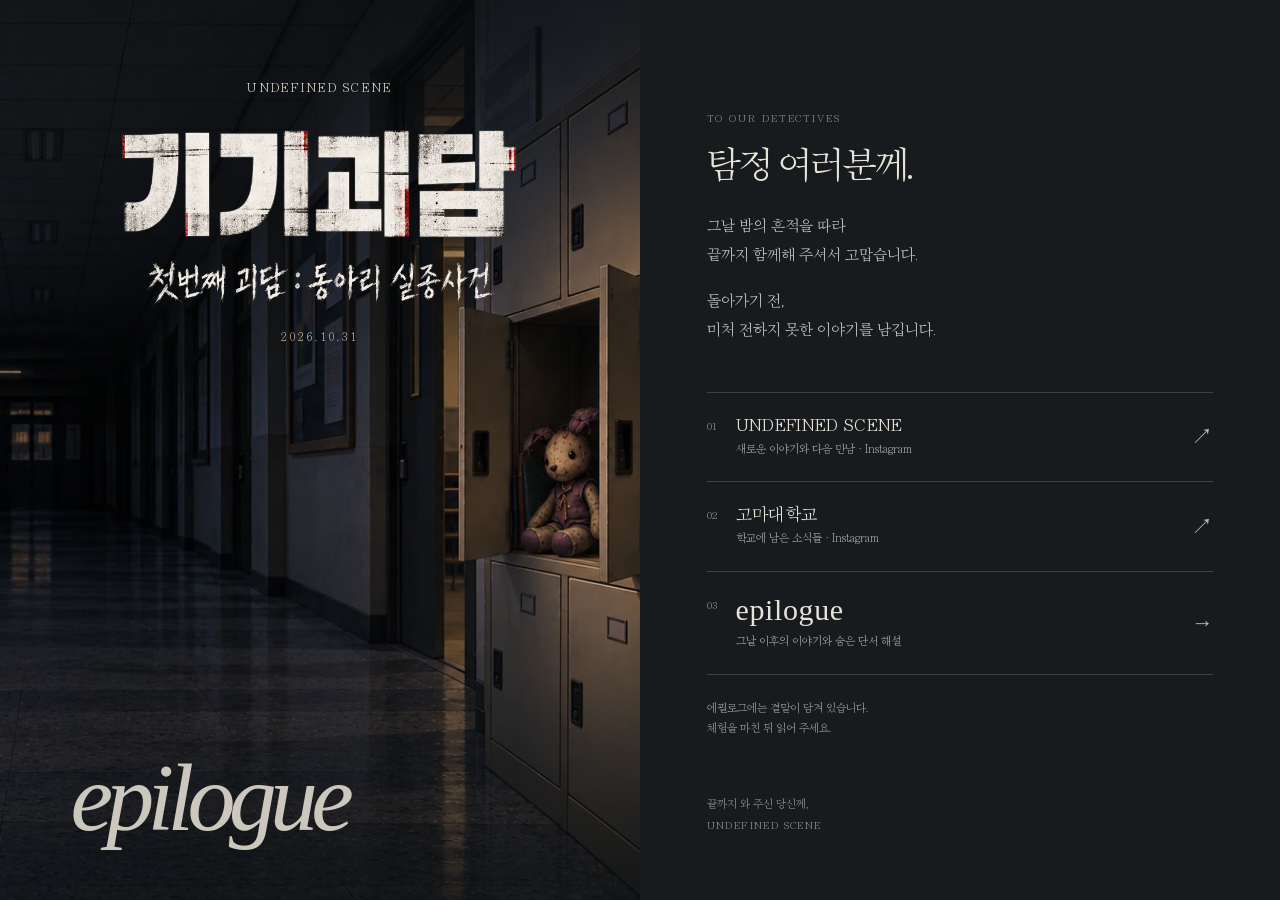
==== index.html @ 23ad2775 "Connect official Instagram accounts on epilogue landing page" ====
<!doctype html><html lang="ko"><head><meta charset="utf-8"><meta name="viewport" content="width=device-width,initial-scale=1,viewport-fit=cover"><meta name="theme-color" content="#171b1d"><meta name="robots" content="noindex,nofollow"><title>epilogue · 기기괴담</title><meta name="description" content="기기괴담에 함께한 탐정들을 위한 에필로그와 숨은 단서 해설."><meta property="og:title" content="기기괴담 · epilogue"><meta property="og:description" content="탐정 여러분께 남기는 마지막 이야기."><link rel="icon" href="assets/favicon.svg" type="image/svg+xml"><link rel="preload" href="assets/bookk-light.woff2" as="font" type="font/woff2" crossorigin><link rel="stylesheet" href="style.css"><script src="app.js" defer></script></head>
<body class="landing"><a class="skip" href="#main">본문으로 건너뛰기</a><main id="main" class="landing-grid">
<section class="cover" aria-label="기기괴담 티켓"><img class="cover-image" src="assets/corridor.webp" alt="늦은 밤 고마대학교 복도, 열린 사물함에 앉은 두 토끼 인형"><div class="cover-shade"></div>
<div class="cover-type"><span class="brand">UNDEFINED SCENE</span><div class="title-art"><img src="assets/title.png" alt="기기괴담"></div><div class="subtitle-art"><img src="assets/subtitle.png" alt="첫번째 괴담: 동아리 실종사건"></div><span class="cover-date">2026.10.31</span></div><span class="cover-epilogue" aria-hidden="true">epilogue</span></section>
<section class="landing-copy"><div class="landing-heading"><span class="eyebrow">TO OUR DETECTIVES</span><h1>탐정 여러분께.</h1><p>그날 밤의 흔적을 따라<br>끝까지 함께해 주셔서 고맙습니다.</p><p>돌아가기 전,<br>미처 전하지 못한 이야기를 남깁니다.</p></div>
<nav class="link-list" aria-label="기기괴담 이후">
<a class="link-row social-link" href="https://www.instagram.com/undefined_scene/" target="_blank" rel="noopener noreferrer"><span class="link-no">01</span><span><strong>UNDEFINED SCENE</strong><small>새로운 이야기와 다음 만남 · Instagram</small></span><span class="row-arrow" aria-hidden="true">↗</span></a>
<a class="link-row social-link" href="https://www.instagram.com/gomauniversity/" target="_blank" rel="noopener noreferrer"><span class="link-no">02</span><span><strong>고마대학교</strong><small>학교에 남은 소식들 · Instagram</small></span><span class="row-arrow" aria-hidden="true">↗</span></a>
<a class="link-row epilogue-link" href="epilogue.html"><span class="link-no">03</span><span><strong class="english-title">epilogue</strong><small>그날 이후의 이야기와 숨은 단서 해설</small></span><span class="row-arrow" aria-hidden="true">→</span></a></nav>
<p class="spoiler-note">에필로그에는 결말이 담겨 있습니다.<br>체험을 마친 뒤 읽어 주세요.</p><p class="link-status" role="status" aria-live="polite"></p>

<div class="landing-signature">끝까지 와 주신 당신께, <span>UNDEFINED SCENE</span></div></section></main></body></html>
---- style.css ----
@font-face{font-family:Bookk;src:url("assets/bookk-light.woff2") format("woff2");font-weight:400;font-display:swap}
@font-face{font-family:Bookk;src:url("assets/bookk-bold.woff2") format("woff2");font-weight:700;font-display:swap}
:root{--ink:#252a2a;--night:#171b1d;--paper:#ede9e0;--muted:#858b87;--gold:#c4b4a0;--line:rgba(196,180,160,.24)}
*{box-sizing:border-box}html{scroll-behavior:smooth;scroll-padding-top:90px}body{margin:0;font-family:Bookk,serif;color:var(--ink);background:var(--night);word-break:keep-all;-webkit-font-smoothing:antialiased}a{color:inherit;text-decoration:none}button{font:inherit;color:inherit;cursor:pointer}img{display:block;max-width:100%}button,a,summary{-webkit-tap-highlight-color:transparent}a:focus-visible,button:focus-visible,summary:focus-visible{outline:2px solid #aa8053;outline-offset:5px}[hidden]{display:none!important}::selection{background:#b4bdb3;color:#171b1d}.skip{position:fixed;top:-100px;left:16px;z-index:99;padding:12px 18px;background:var(--paper);color:var(--ink)}.skip:focus{top:12px}.brand{font-size:12px;letter-spacing:.19em}.eyebrow{display:block;font-size:10px;letter-spacing:.19em;color:var(--muted)}.english-title{font-family:Georgia,"Times New Roman",serif;font-weight:400!important;letter-spacing:-.045em}.landing{color:#e7e3d9}.landing-grid{max-width:1600px;min-height:100svh;margin:auto;display:grid;grid-template-columns:1fr 1fr}.cover{position:relative;overflow:hidden;min-height:820px}.cover-image{position:absolute;width:100%;height:100%;object-fit:cover;object-position:64% center;max-width:none}.cover-shade{position:absolute;inset:0;background:linear-gradient(180deg,rgba(10,15,18,.62),rgba(10,15,18,.06) 54%,rgba(10,15,18,.8))}.cover-type{position:absolute;top:9%;left:12%;right:12%;display:flex;flex-direction:column;align-items:center}.cover-type .brand{margin-bottom:37px;color:#e0d9cb}.title-art{position:relative;overflow:hidden;aspect-ratio:1385/400;width:100%;max-width:400px}.title-art img{position:absolute;width:110.9%;max-width:none;left:-5.4%;top:-52%}.subtitle-art{position:relative;overflow:hidden;aspect-ratio:2420/340;width:88%;max-width:350px;margin-top:13px}.subtitle-art img{position:absolute;width:111.07%;max-width:none;left:-5.99%;top:-161.8%}.cover-date{font-size:11px;letter-spacing:.23em;margin-top:23px;color:#c7bdb1}.cover-epilogue{position:absolute;bottom:6%;left:11%;font:italic clamp(64px,7.5vw,115px)/1 Georgia,serif;color:#e9e4d8;letter-spacing:-.07em;opacity:.86}.landing-copy{padding:84px clamp(36px,5.2vw,84px) 36px;display:flex;flex-direction:column;justify-content:center}.landing-heading h1{font-size:clamp(29px,2.8vw,42px);font-weight:400;letter-spacing:-.05em;margin:23px 0 29px}.landing-heading p{font-size:15px;line-height:1.95;color:#c1c4bd;margin:0 0 17px}.link-list{border-top:1px solid var(--line);margin-top:30px}.link-row{display:flex;width:100%;align-items:center;gap:19px;padding:23px 0;border:0;border-bottom:1px solid var(--line);background:transparent;text-align:left;transition:color .2s,padding .2s}.link-no{font-size:10px;color:#93958c;align-self:flex-start;margin-top:5px}.link-row strong{display:block;font-size:17px;font-weight:400;letter-spacing:.02em}.link-row small{display:block;font-size:11px;color:#a1a69f;line-height:1.7;margin-top:7px}.row-arrow{font-family:serif;margin-left:auto;color:var(--gold);font-size:22px}.link-row:hover{color:white;padding-left:6px}.epilogue-link .english-title{font-size:30px;line-height:1}.spoiler-note{font-size:11px;color:#969d97;line-height:1.8;margin:23px 0 0}.link-status{font-size:12px;line-height:1.7;color:var(--gold);margin:10px 0 0;min-height:20px}.small-note{font-size:12px;line-height:1.8}.landing-signature{margin-top:26px;font-size:11px;color:#8a938e;line-height:2}.landing-signature span{display:block;letter-spacing:.14em;font-size:10px}.site-header{height:76px;padding:0 5vw;display:flex;align-items:center;justify-content:space-between;color:#d5d7cd;border-bottom:1px solid rgba(255,255,255,.08)}.header-link{font-size:11px;color:#b7bcb4}.article-hero{position:relative;overflow:hidden;min-height:590px;display:flex;align-items:center}.hero-photo{position:absolute;inset:0;background:linear-gradient(90deg,rgba(17,23,25,.98),rgba(17,23,25,.82) 45%,rgba(17,23,25,.18)),url("assets/corridor.webp") 70% 50%/cover}.article-hero-copy{position:relative;max-width:800px;width:100%;margin:auto;padding:62px 40px;color:#ece8df}.hero-english{font-size:56px;display:block;color:var(--gold);margin-bottom:37px}.edition{font-size:11px;letter-spacing:.04em;color:#afb8b1}.article-hero h1{font-size:clamp(32px,4.5vw,52px);font-weight:400;letter-spacing:-.05em;margin:18px 0 24px}.article-hero p{font-size:16px;line-height:1.85;color:#b9c0b8}.hero-meta{margin-top:33px;font-size:11px;color:#8f9a93}.hero-meta span{margin:0 12px}.paper{background:var(--paper)}.reading-nav{display:flex;gap:35px;justify-content:center;border-bottom:1px solid #d6d4c9;padding:24px;font-size:12px}.reading-nav a:hover{color:#8a5f39}.story-column{max-width:760px;padding:40px 40px 90px;margin:auto}.reader-note{font-size:11px;line-height:1.8;color:#767a71;margin:0 0 44px}.story-chapter{margin-bottom:72px}.chapter-no{display:block;font:italic 19px Georgia,serif;color:#8c887a;margin-bottom:17px}.story-chapter h2{font-weight:400;font-size:26px;letter-spacing:-.04em;margin:0 0 30px}.story-chapter p,.truth-section>p,.clue-body p,.afterword p{font-size:16px;line-height:2.05;margin:0 0 21px;letter-spacing:-.025em}.story-chapter .dialogue{margin:30px 0;font-size:19px;color:#525c51}.truth-section{border-top:1px solid #bbbeb1;padding-top:60px;margin-top:100px}.truth-section h2{font-weight:400;font-size:32px;line-height:1.5;letter-spacing:-.04em;margin:20px 0 32px}.identity-list{margin:36px 0 48px}.identity-list>div{display:grid;grid-template-columns:78px 1fr;gap:22px;padding:22px 0;border-bottom:1px solid #d5d5c8}.identity-list h3{margin:4px 0;font-size:16px;font-weight:700}.identity-list p{margin:0;font-size:14px;line-height:1.95;color:#555c52}.question-heading{font-size:18px;font-weight:700;margin:35px 0 17px}.next-page{display:flex;justify-content:space-between;align-items:center;gap:20px;padding:28px 0;border-top:1px solid #b4bbac;border-bottom:1px solid #b4bbac;margin-top:70px}.next-page small{display:block;color:#737b6b;font-size:11px;margin-bottom:11px}.next-page strong{font-weight:400;font-size:18px;line-height:1.5}.next-page>span:last-child{font-size:24px;color:#747a68}.thank-you{text-align:center;margin-top:85px}.thank-you h2{font-size:23px;line-height:1.7;font-weight:400}.thank-you p{font-size:14px;line-height:1.95;color:#697264;margin:22px 0 30px}.thank-you a{font-size:11px;border-bottom:1px solid #abb39f;padding-bottom:7px}.footer{padding:46px 24px 50px;text-align:center;color:#909a90}.footer>span{font-size:11px;letter-spacing:.15em;color:#c1c7bb}.footer p{font-size:10px;line-height:1.9;margin:18px 0 24px}.footer a{font-size:11px}.clues-intro{max-width:840px;margin:auto;padding:68px 40px 60px;color:#e5e7dc}.clues-intro h1{font-size:39px;font-weight:400;line-height:1.55;letter-spacing:-.05em;margin:20px 0}.clues-intro p{font-size:15px;line-height:1.9;color:#aeb9ad}.back-story{display:inline-block;font-size:11px;color:#c7c7b7;margin-top:22px}.clues-column{max-width:840px;padding:40px 40px 75px;margin:auto}.clues-column>.reader-note{margin-bottom:30px}.clue-filters{display:flex;gap:8px;flex-wrap:wrap}.clue-filters button{border:1px solid #c2c7b9;background:transparent;border-radius:2px;font-size:11px;padding:10px 14px}.clue-filters button[aria-pressed=true]{background:#303b33;color:#f0efe4;border-color:#303b33}.clue-filters span{margin-left:6px;opacity:.65}.clue-tools{display:flex;justify-content:space-between;align-items:center;color:#757e6d;font-size:10px;padding:28px 0 17px}.clue-tools button{border:0;border-bottom:1px solid #a9b09d;padding:3px 0;background:transparent;font-size:11px}.clue{border-top:1px solid #c3c9ba;scroll-margin-top:30px}.clue:last-child{border-bottom:1px solid #c3c9ba}.clue summary{list-style:none;display:flex;align-items:center;gap:20px;padding:26px 0;cursor:pointer}.clue summary::-webkit-details-marker{display:none}.clue-number{font:italic 17px Georgia,serif;color:#7c8878;align-self:flex-start;margin-top:4px;min-width:23px}.clue summary small{display:block;font-size:10px;line-height:1.6;color:#7b8475;margin-bottom:8px}.clue summary strong{font-size:17px;font-weight:400;line-height:1.6;letter-spacing:-.025em}.plus{margin-left:auto;min-width:12px;height:12px;position:relative}.plus:before,.plus:after{content:"";position:absolute;top:5px;width:12px;height:1px;background:#7a8572}.plus:after{transform:rotate(90deg)}.clue[open] .plus:after{display:none}.clue-body{padding:0 32px 24px 43px}.clue-body p{font-size:14px;line-height:2}.clue-body b{font-weight:700;color:#344333}.acrostic{padding:22px 24px;margin:26px 0;background:#e1e2d7;border-left:2px solid #9ca991}.acrostic p{font-size:12px;margin:0 0 8px;line-height:1.8}.acrostic b{font-weight:400;transition:background .2s}.acrostic.revealed b{background:#bccaa9;color:#253326;font-weight:700;padding:2px}.reveal-button{background:transparent;border:0;border-bottom:1px solid #97a18d;font-size:11px;padding:7px 0;margin-top:8px}.afterword{margin-top:55px;padding-top:35px}.afterword h2{font-size:19px;font-weight:400;margin-bottom:20px}.afterword p{font-size:14px;color:#697260}.clues-column>.next-page{margin-top:40px}
@media(min-width:1600px){.cover{min-height:950px}.landing-copy{padding-top:80px;padding-bottom:70px}}
@media(max-width:760px){.landing-grid{display:block}.cover{min-height:0;height:48svh;max-height:440px;min-height:350px}.cover-image{object-position:55% 60%}.cover-shade{background:linear-gradient(180deg,rgba(10,15,18,.5),rgba(10,15,18,.04) 47%,#171b1d)}.cover-type{top:9%;left:17%;right:17%}.cover-type .brand{font-size:9px;margin-bottom:21px}.subtitle-art{margin-top:10px}.cover-date{font-size:10px;margin-top:16px}.cover-epilogue{font-size:65px;bottom:7%;left:9%}.landing-copy{padding:25px 9% 38px}.landing-heading .eyebrow{font-size:9px}.landing-heading h1{font-size:29px;margin:18px 0 22px}.landing-heading p{font-size:14px;line-height:1.9;margin-bottom:14px}.link-list{margin-top:20px}.link-row{padding:21px 0;gap:16px}.link-row strong{font-size:16px}.link-row small{font-size:10px}.epilogue-link .english-title{font-size:28px}.landing-signature{margin-top:20px}.site-header{height:66px;padding:0 6%}.site-header .brand{font-size:9px;letter-spacing:.12em}.header-link{font-size:10px}.article-hero{min-height:500px}.article-hero-copy{padding:45px 8%}.hero-photo{background-image:linear-gradient(90deg,rgba(17,23,25,.93),rgba(17,23,25,.62)),url("assets/corridor.webp");background-position:62% center}.hero-english{font-size:48px;margin-bottom:37px}.article-hero h1{font-size:34px}.article-hero p{font-size:14px}.reading-nav{font-size:11px;padding:21px 20px;gap:30px}.story-column{padding:30px 8% 64px}.reader-note{font-size:10px;margin-bottom:40px}.story-chapter{margin-bottom:58px}.story-chapter h2{font-size:23px;margin-bottom:25px}.story-chapter p,.truth-section>p{font-size:15px;line-height:2.05}.story-chapter .dialogue{font-size:17px}.truth-section{margin-top:70px;padding-top:45px}.truth-section h2{font-size:28px}.identity-list>div{grid-template-columns:55px 1fr;gap:16px}.identity-list h3{font-size:14px}.identity-list p{font-size:13px}.question-heading{font-size:17px}.next-page{margin-top:50px;padding:25px 0}.next-page strong{font-size:16px}.next-page small{font-size:10px}.thank-you{margin-top:65px}.thank-you h2{font-size:21px}.thank-you p{font-size:13px}.thank-you a{font-size:10px}.clues-intro{padding:48px 8% 45px}.clues-intro h1{font-size:31px}.clues-intro p{font-size:14px}.clues-column{padding:30px 7% 55px}.clue-filters{gap:6px}.clue-filters button{font-size:10px;padding:9px 10px}.clue summary{gap:13px;padding:22px 0}.clue summary strong{font-size:15px}.clue summary small{font-size:9px}.clue-body{padding:0 0 20px 0}.clue-body p{font-size:14px}.clue-number{font-size:15px;min-width:21px}.acrostic{padding:17px 14px}.acrostic p{font-size:11px}.afterword h2{font-size:18px}}
@media(prefers-reduced-motion:reduce){html{scroll-behavior:auto}*{transition:none!important}}
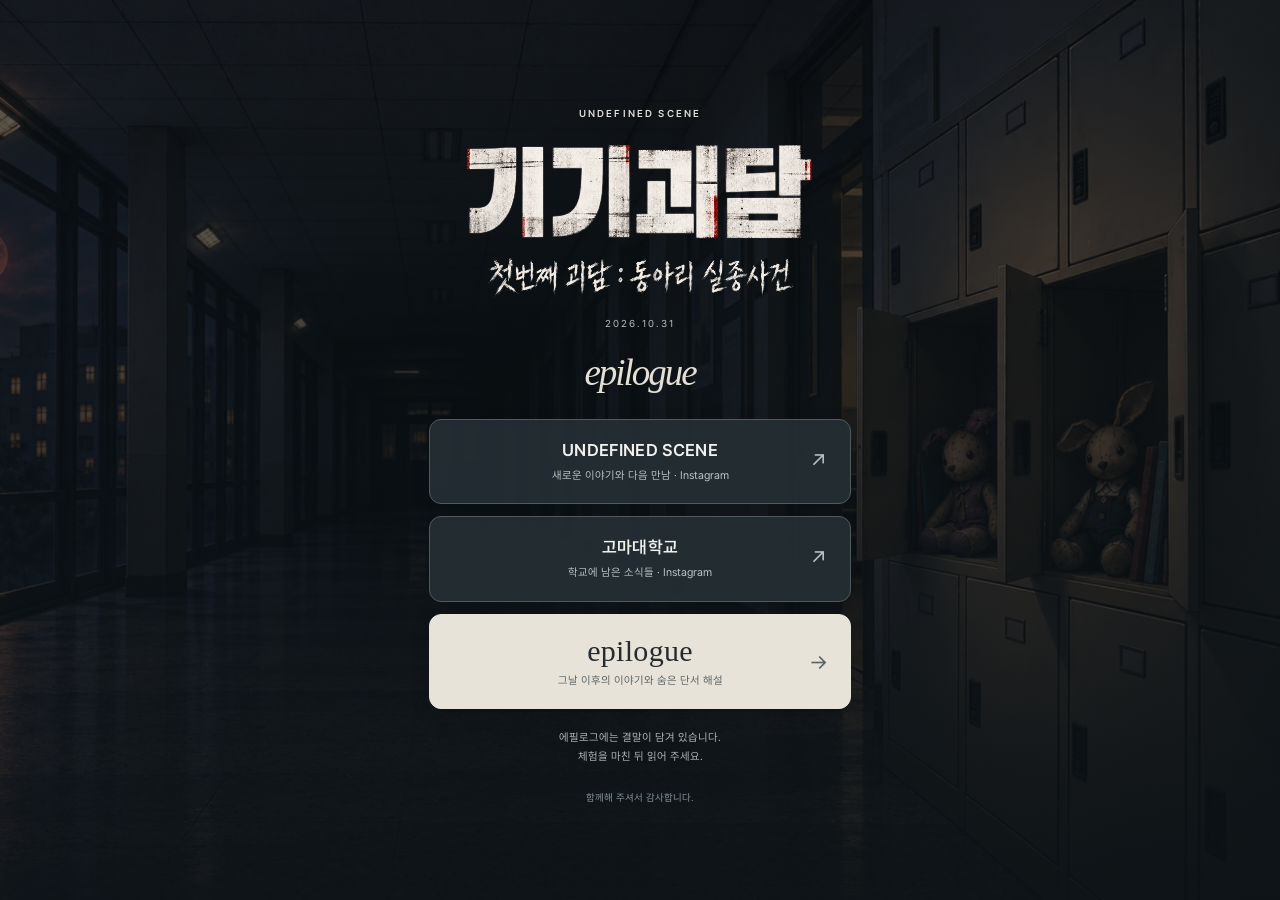
==== commit 936af092: "Center QR landing layout with prominent buttons and Pretendard typography" ====
--- a/index.html
+++ b/index.html
@@ -1,12 +1,12 @@
-<!doctype html><html lang="ko"><head><meta charset="utf-8"><meta name="viewport" content="width=device-width,initial-scale=1,viewport-fit=cover"><meta name="theme-color" content="#171b1d"><meta name="robots" content="noindex,nofollow"><title>epilogue · 기기괴담</title><meta name="description" content="기기괴담에 함께한 탐정들을 위한 에필로그와 숨은 단서 해설."><meta property="og:title" content="기기괴담 · epilogue"><meta property="og:description" content="탐정 여러분께 남기는 마지막 이야기."><link rel="icon" href="assets/favicon.svg" type="image/svg+xml"><link rel="preload" href="assets/bookk-light.woff2" as="font" type="font/woff2" crossorigin><link rel="stylesheet" href="style.css"><script src="app.js" defer></script></head>
+<!doctype html><html lang="ko"><head><meta charset="utf-8"><meta name="viewport" content="width=device-width,initial-scale=1,viewport-fit=cover"><meta name="theme-color" content="#171b1d"><meta name="robots" content="noindex,nofollow"><title>epilogue · 기기괴담</title><meta name="description" content="기기괴담에 함께한 탐정들을 위한 에필로그와 숨은 단서 해설."><meta property="og:title" content="기기괴담 · epilogue"><meta property="og:description" content="탐정 여러분께 남기는 마지막 이야기."><link rel="icon" href="assets/favicon.svg" type="image/svg+xml"><link rel="preload" href="assets/pretendard-regular.woff2" as="font" type="font/woff2" crossorigin><link rel="stylesheet" href="style.css?v=center-2"><script src="app.js" defer></script></head>
 <body class="landing"><a class="skip" href="#main">본문으로 건너뛰기</a><main id="main" class="landing-grid">
 <section class="cover" aria-label="기기괴담 티켓"><img class="cover-image" src="assets/corridor.webp" alt="늦은 밤 고마대학교 복도, 열린 사물함에 앉은 두 토끼 인형"><div class="cover-shade"></div>
 <div class="cover-type"><span class="brand">UNDEFINED SCENE</span><div class="title-art"><img src="assets/title.png" alt="기기괴담"></div><div class="subtitle-art"><img src="assets/subtitle.png" alt="첫번째 괴담: 동아리 실종사건"></div><span class="cover-date">2026.10.31</span></div><span class="cover-epilogue" aria-hidden="true">epilogue</span></section>
-<section class="landing-copy"><div class="landing-heading"><span class="eyebrow">TO OUR DETECTIVES</span><h1>탐정 여러분께.</h1><p>그날 밤의 흔적을 따라<br>끝까지 함께해 주셔서 고맙습니다.</p><p>돌아가기 전,<br>미처 전하지 못한 이야기를 남깁니다.</p></div>
+<section class="landing-copy" aria-label="기기괴담 이후">
 <nav class="link-list" aria-label="기기괴담 이후">
-<a class="link-row social-link" href="https://www.instagram.com/undefined_scene/" target="_blank" rel="noopener noreferrer"><span class="link-no">01</span><span><strong>UNDEFINED SCENE</strong><small>새로운 이야기와 다음 만남 · Instagram</small></span><span class="row-arrow" aria-hidden="true">↗</span></a>
-<a class="link-row social-link" href="https://www.instagram.com/gomauniversity/" target="_blank" rel="noopener noreferrer"><span class="link-no">02</span><span><strong>고마대학교</strong><small>학교에 남은 소식들 · Instagram</small></span><span class="row-arrow" aria-hidden="true">↗</span></a>
-<a class="link-row epilogue-link" href="epilogue.html"><span class="link-no">03</span><span><strong class="english-title">epilogue</strong><small>그날 이후의 이야기와 숨은 단서 해설</small></span><span class="row-arrow" aria-hidden="true">→</span></a></nav>
-<p class="spoiler-note">에필로그에는 결말이 담겨 있습니다.<br>체험을 마친 뒤 읽어 주세요.</p><p class="link-status" role="status" aria-live="polite"></p>
+<a class="link-row social-link" href="https://www.instagram.com/undefined_scene/" target="_blank" rel="noopener noreferrer"><span><strong>UNDEFINED SCENE</strong><small>새로운 이야기와 다음 만남 · Instagram</small></span><span class="row-arrow" aria-hidden="true">↗</span></a>
+<a class="link-row social-link" href="https://www.instagram.com/gomauniversity/" target="_blank" rel="noopener noreferrer"><span><strong>고마대학교</strong><small>학교에 남은 소식들 · Instagram</small></span><span class="row-arrow" aria-hidden="true">↗</span></a>
+<a class="link-row epilogue-link" href="epilogue.html"><span><strong class="english-title">epilogue</strong><small>그날 이후의 이야기와 숨은 단서 해설</small></span><span class="row-arrow" aria-hidden="true">→</span></a></nav>
+<p class="spoiler-note">에필로그에는 결말이 담겨 있습니다.<br>체험을 마친 뒤 읽어 주세요.</p>
 
-<div class="landing-signature">끝까지 와 주신 당신께, <span>UNDEFINED SCENE</span></div></section></main></body></html>+<div class="landing-signature">함께해 주셔서 감사합니다.</div></section></main></body></html>
--- a/style.css
+++ b/style.css
@@ -5,3 +5,31 @@
 @media(min-width:1600px){.cover{min-height:950px}.landing-copy{padding-top:80px;padding-bottom:70px}}
 @media(max-width:760px){.landing-grid{display:block}.cover{min-height:0;height:48svh;max-height:440px;min-height:350px}.cover-image{object-position:55% 60%}.cover-shade{background:linear-gradient(180deg,rgba(10,15,18,.5),rgba(10,15,18,.04) 47%,#171b1d)}.cover-type{top:9%;left:17%;right:17%}.cover-type .brand{font-size:9px;margin-bottom:21px}.subtitle-art{margin-top:10px}.cover-date{font-size:10px;margin-top:16px}.cover-epilogue{font-size:65px;bottom:7%;left:9%}.landing-copy{padding:25px 9% 38px}.landing-heading .eyebrow{font-size:9px}.landing-heading h1{font-size:29px;margin:18px 0 22px}.landing-heading p{font-size:14px;line-height:1.9;margin-bottom:14px}.link-list{margin-top:20px}.link-row{padding:21px 0;gap:16px}.link-row strong{font-size:16px}.link-row small{font-size:10px}.epilogue-link .english-title{font-size:28px}.landing-signature{margin-top:20px}.site-header{height:66px;padding:0 6%}.site-header .brand{font-size:9px;letter-spacing:.12em}.header-link{font-size:10px}.article-hero{min-height:500px}.article-hero-copy{padding:45px 8%}.hero-photo{background-image:linear-gradient(90deg,rgba(17,23,25,.93),rgba(17,23,25,.62)),url("assets/corridor.webp");background-position:62% center}.hero-english{font-size:48px;margin-bottom:37px}.article-hero h1{font-size:34px}.article-hero p{font-size:14px}.reading-nav{font-size:11px;padding:21px 20px;gap:30px}.story-column{padding:30px 8% 64px}.reader-note{font-size:10px;margin-bottom:40px}.story-chapter{margin-bottom:58px}.story-chapter h2{font-size:23px;margin-bottom:25px}.story-chapter p,.truth-section>p{font-size:15px;line-height:2.05}.story-chapter .dialogue{font-size:17px}.truth-section{margin-top:70px;padding-top:45px}.truth-section h2{font-size:28px}.identity-list>div{grid-template-columns:55px 1fr;gap:16px}.identity-list h3{font-size:14px}.identity-list p{font-size:13px}.question-heading{font-size:17px}.next-page{margin-top:50px;padding:25px 0}.next-page strong{font-size:16px}.next-page small{font-size:10px}.thank-you{margin-top:65px}.thank-you h2{font-size:21px}.thank-you p{font-size:13px}.thank-you a{font-size:10px}.clues-intro{padding:48px 8% 45px}.clues-intro h1{font-size:31px}.clues-intro p{font-size:14px}.clues-column{padding:30px 7% 55px}.clue-filters{gap:6px}.clue-filters button{font-size:10px;padding:9px 10px}.clue summary{gap:13px;padding:22px 0}.clue summary strong{font-size:15px}.clue summary small{font-size:9px}.clue-body{padding:0 0 20px 0}.clue-body p{font-size:14px}.clue-number{font-size:15px;min-width:21px}.acrostic{padding:17px 14px}.acrostic p{font-size:11px}.afterword h2{font-size:18px}}
 @media(prefers-reduced-motion:reduce){html{scroll-behavior:auto}*{transition:none!important}}
+
+/* Centered QR landing */
+@font-face{font-family:Pretendard;src:url("assets/pretendard-regular.woff2") format("woff2");font-weight:400;font-display:swap}
+@font-face{font-family:Pretendard;src:url("assets/pretendard-semibold.woff2") format("woff2");font-weight:600;font-display:swap}
+.landing{font-family:Pretendard,-apple-system,BlinkMacSystemFont,"Apple SD Gothic Neo",sans-serif}
+.landing-grid{display:flex;flex-direction:column;align-items:center;justify-content:center;min-height:100svh;max-width:none;padding:42px 0 30px;position:relative;isolation:isolate}
+.landing .cover{position:static;min-height:0;height:auto;max-height:none;width:min(410px,100%);padding:0 30px 25px;overflow:visible}
+.landing .cover-image{position:fixed;inset:0;width:100%;height:100%;object-fit:cover;object-position:68% center;z-index:-2}
+.landing .cover-shade{position:fixed;inset:0;z-index:-1;background:linear-gradient(180deg,rgba(12,18,22,.64),rgba(12,18,22,.8) 55%,rgba(12,18,22,.95))}
+.landing .cover-type{position:relative;top:auto;left:auto;right:auto;align-items:center;text-align:center}
+.landing .cover-type .brand{font-size:10px;font-weight:600;letter-spacing:.22em;margin-bottom:26px;color:#dddcd5}
+.landing .title-art{width:100%}.landing .subtitle-art{width:88%;margin-top:10px}
+.landing .cover-date{font-size:10px;letter-spacing:.22em;margin-top:18px;color:#b7bdbd}
+.landing .cover-epilogue{position:static;display:block;text-align:center;font:italic 37px/1.1 Georgia,serif;letter-spacing:-.055em;opacity:1;color:#e5e0d6;margin-top:24px}
+.landing .landing-copy{display:flex;align-items:stretch;width:min(470px,100%);padding:0 24px;text-align:center}
+.landing .link-list{display:grid;gap:12px;border:0;margin:0}
+.landing .link-row{position:relative;display:flex;justify-content:center;align-items:center;min-height:84px;padding:19px 45px;border:1px solid #515b5e;border-radius:12px;background:rgba(37,46,51,.94);text-align:center;color:#f1f1ed;gap:0;box-shadow:0 5px 20px rgba(0,0,0,.1);transition:background .18s,border-color .18s,transform .18s}
+.landing .link-row strong{font-size:17px;font-weight:600;letter-spacing:.01em;line-height:1.35}
+.landing .link-row small{font-size:11px;line-height:1.5;color:#bdc5c7;margin-top:6px;letter-spacing:0}
+.landing .row-arrow{position:absolute;right:22px;margin:0;font-family:Pretendard,sans-serif;font-size:21px;color:#b6c0c3}
+.landing .link-row:hover{padding-left:45px;background:#354247;border-color:#7e929b;transform:translateY(-2px)}
+.landing .epilogue-link{background:#e8e3d8;color:#242c2f;border-color:#e8e3d8}
+.landing .epilogue-link .english-title{font-size:30px;line-height:1.1}
+.landing .epilogue-link small,.landing .epilogue-link .row-arrow{color:#596264}
+.landing .epilogue-link:hover{background:#f6f1e7;border-color:#f6f1e7}
+.landing .spoiler-note{font-size:11px;line-height:1.7;color:#b0b8ba;text-align:center;margin:20px 0 0}
+.landing .landing-signature{font-size:10px;line-height:1.6;color:#89979c;margin-top:23px;text-align:center}
+@media(max-width:760px){.landing-grid{padding:32px 0 25px}.landing .cover{width:320px;max-width:100%;padding:0 23px 23px}.landing .cover-type .brand{font-size:9px;margin-bottom:23px}.landing .cover-epilogue{font-size:34px;margin-top:20px}.landing .landing-copy{width:min(420px,100%);padding:0 24px}.landing .link-row{min-height:80px;padding:17px 35px}.landing .link-row:hover{padding-left:35px}.landing .link-row strong{font-size:16px}.landing .link-row small{font-size:10px}.landing .row-arrow{right:17px;font-size:19px}.landing .spoiler-note{font-size:10px;margin-top:18px}.landing .landing-signature{margin-top:20px}.landing .cover-image{object-position:66% center}}
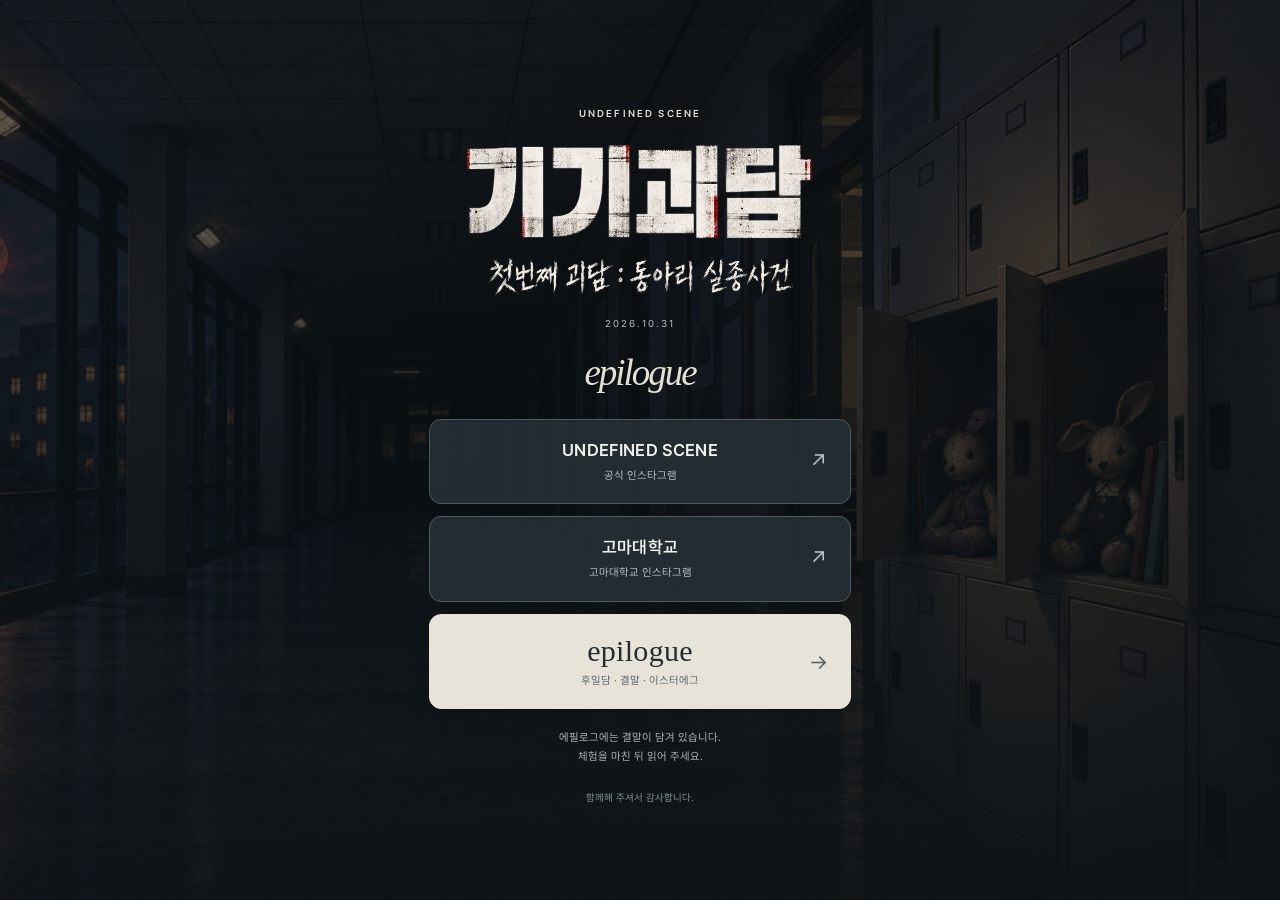
==== commit 8d26d6e5: "Rewrite epilogue as short scenes and simplify all clue explanations" ====
--- a/index.html
+++ b/index.html
@@ -1,12 +1,12 @@
-<!doctype html><html lang="ko"><head><meta charset="utf-8"><meta name="viewport" content="width=device-width,initial-scale=1,viewport-fit=cover"><meta name="theme-color" content="#171b1d"><meta name="robots" content="noindex,nofollow"><title>epilogue · 기기괴담</title><meta name="description" content="기기괴담에 함께한 탐정들을 위한 에필로그와 숨은 단서 해설."><meta property="og:title" content="기기괴담 · epilogue"><meta property="og:description" content="탐정 여러분께 남기는 마지막 이야기."><link rel="icon" href="assets/favicon.svg" type="image/svg+xml"><link rel="preload" href="assets/pretendard-regular.woff2" as="font" type="font/woff2" crossorigin><link rel="stylesheet" href="style.css?v=center-2"><script src="app.js" defer></script></head>
+<!doctype html><html lang="ko"><head><meta charset="utf-8"><meta name="viewport" content="width=device-width,initial-scale=1,viewport-fit=cover"><meta name="theme-color" content="#171b1d"><meta name="robots" content="noindex,nofollow"><title>epilogue · 기기괴담</title><meta name="description" content="기기괴담에 함께한 탐정들을 위한 에필로그와 숨은 단서 해설."><meta property="og:title" content="기기괴담 · epilogue"><meta property="og:description" content="기기괴담 후일담과 해설."><link rel="icon" href="assets/favicon.svg" type="image/svg+xml"><link rel="preload" href="assets/pretendard-regular.woff2?v=copy-3" as="font" type="font/woff2" crossorigin><link rel="stylesheet" href="style.css?v=copy-3"><script src="app.js" defer></script></head>
 <body class="landing"><a class="skip" href="#main">본문으로 건너뛰기</a><main id="main" class="landing-grid">
 <section class="cover" aria-label="기기괴담 티켓"><img class="cover-image" src="assets/corridor.webp" alt="늦은 밤 고마대학교 복도, 열린 사물함에 앉은 두 토끼 인형"><div class="cover-shade"></div>
 <div class="cover-type"><span class="brand">UNDEFINED SCENE</span><div class="title-art"><img src="assets/title.png" alt="기기괴담"></div><div class="subtitle-art"><img src="assets/subtitle.png" alt="첫번째 괴담: 동아리 실종사건"></div><span class="cover-date">2026.10.31</span></div><span class="cover-epilogue" aria-hidden="true">epilogue</span></section>
 <section class="landing-copy" aria-label="기기괴담 이후">
 <nav class="link-list" aria-label="기기괴담 이후">
-<a class="link-row social-link" href="https://www.instagram.com/undefined_scene/" target="_blank" rel="noopener noreferrer"><span><strong>UNDEFINED SCENE</strong><small>새로운 이야기와 다음 만남 · Instagram</small></span><span class="row-arrow" aria-hidden="true">↗</span></a>
-<a class="link-row social-link" href="https://www.instagram.com/gomauniversity/" target="_blank" rel="noopener noreferrer"><span><strong>고마대학교</strong><small>학교에 남은 소식들 · Instagram</small></span><span class="row-arrow" aria-hidden="true">↗</span></a>
-<a class="link-row epilogue-link" href="epilogue.html"><span><strong class="english-title">epilogue</strong><small>그날 이후의 이야기와 숨은 단서 해설</small></span><span class="row-arrow" aria-hidden="true">→</span></a></nav>
+<a class="link-row social-link" href="https://www.instagram.com/undefined_scene/" target="_blank" rel="noopener noreferrer"><span><strong>UNDEFINED SCENE</strong><small>공식 인스타그램</small></span><span class="row-arrow" aria-hidden="true">↗</span></a>
+<a class="link-row social-link" href="https://www.instagram.com/gomauniversity/" target="_blank" rel="noopener noreferrer"><span><strong>고마대학교</strong><small>고마대학교 인스타그램</small></span><span class="row-arrow" aria-hidden="true">↗</span></a>
+<a class="link-row epilogue-link" href="epilogue.html"><span><strong class="english-title">epilogue</strong><small>후일담 · 결말 · 이스터에그</small></span><span class="row-arrow" aria-hidden="true">→</span></a></nav>
 <p class="spoiler-note">에필로그에는 결말이 담겨 있습니다.<br>체험을 마친 뒤 읽어 주세요.</p>
 
 <div class="landing-signature">함께해 주셔서 감사합니다.</div></section></main></body></html>
--- a/style.css
+++ b/style.css
@@ -1,5 +1,5 @@
-@font-face{font-family:Bookk;src:url("assets/bookk-light.woff2") format("woff2");font-weight:400;font-display:swap}
-@font-face{font-family:Bookk;src:url("assets/bookk-bold.woff2") format("woff2");font-weight:700;font-display:swap}
+@font-face{font-family:Bookk;src:url("assets/bookk-light.woff2?v=copy-3") format("woff2");font-weight:400;font-display:swap}
+@font-face{font-family:Bookk;src:url("assets/bookk-bold.woff2?v=copy-3") format("woff2");font-weight:700;font-display:swap}
 :root{--ink:#252a2a;--night:#171b1d;--paper:#ede9e0;--muted:#858b87;--gold:#c4b4a0;--line:rgba(196,180,160,.24)}
 *{box-sizing:border-box}html{scroll-behavior:smooth;scroll-padding-top:90px}body{margin:0;font-family:Bookk,serif;color:var(--ink);background:var(--night);word-break:keep-all;-webkit-font-smoothing:antialiased}a{color:inherit;text-decoration:none}button{font:inherit;color:inherit;cursor:pointer}img{display:block;max-width:100%}button,a,summary{-webkit-tap-highlight-color:transparent}a:focus-visible,button:focus-visible,summary:focus-visible{outline:2px solid #aa8053;outline-offset:5px}[hidden]{display:none!important}::selection{background:#b4bdb3;color:#171b1d}.skip{position:fixed;top:-100px;left:16px;z-index:99;padding:12px 18px;background:var(--paper);color:var(--ink)}.skip:focus{top:12px}.brand{font-size:12px;letter-spacing:.19em}.eyebrow{display:block;font-size:10px;letter-spacing:.19em;color:var(--muted)}.english-title{font-family:Georgia,"Times New Roman",serif;font-weight:400!important;letter-spacing:-.045em}.landing{color:#e7e3d9}.landing-grid{max-width:1600px;min-height:100svh;margin:auto;display:grid;grid-template-columns:1fr 1fr}.cover{position:relative;overflow:hidden;min-height:820px}.cover-image{position:absolute;width:100%;height:100%;object-fit:cover;object-position:64% center;max-width:none}.cover-shade{position:absolute;inset:0;background:linear-gradient(180deg,rgba(10,15,18,.62),rgba(10,15,18,.06) 54%,rgba(10,15,18,.8))}.cover-type{position:absolute;top:9%;left:12%;right:12%;display:flex;flex-direction:column;align-items:center}.cover-type .brand{margin-bottom:37px;color:#e0d9cb}.title-art{position:relative;overflow:hidden;aspect-ratio:1385/400;width:100%;max-width:400px}.title-art img{position:absolute;width:110.9%;max-width:none;left:-5.4%;top:-52%}.subtitle-art{position:relative;overflow:hidden;aspect-ratio:2420/340;width:88%;max-width:350px;margin-top:13px}.subtitle-art img{position:absolute;width:111.07%;max-width:none;left:-5.99%;top:-161.8%}.cover-date{font-size:11px;letter-spacing:.23em;margin-top:23px;color:#c7bdb1}.cover-epilogue{position:absolute;bottom:6%;left:11%;font:italic clamp(64px,7.5vw,115px)/1 Georgia,serif;color:#e9e4d8;letter-spacing:-.07em;opacity:.86}.landing-copy{padding:84px clamp(36px,5.2vw,84px) 36px;display:flex;flex-direction:column;justify-content:center}.landing-heading h1{font-size:clamp(29px,2.8vw,42px);font-weight:400;letter-spacing:-.05em;margin:23px 0 29px}.landing-heading p{font-size:15px;line-height:1.95;color:#c1c4bd;margin:0 0 17px}.link-list{border-top:1px solid var(--line);margin-top:30px}.link-row{display:flex;width:100%;align-items:center;gap:19px;padding:23px 0;border:0;border-bottom:1px solid var(--line);background:transparent;text-align:left;transition:color .2s,padding .2s}.link-no{font-size:10px;color:#93958c;align-self:flex-start;margin-top:5px}.link-row strong{display:block;font-size:17px;font-weight:400;letter-spacing:.02em}.link-row small{display:block;font-size:11px;color:#a1a69f;line-height:1.7;margin-top:7px}.row-arrow{font-family:serif;margin-left:auto;color:var(--gold);font-size:22px}.link-row:hover{color:white;padding-left:6px}.epilogue-link .english-title{font-size:30px;line-height:1}.spoiler-note{font-size:11px;color:#969d97;line-height:1.8;margin:23px 0 0}.link-status{font-size:12px;line-height:1.7;color:var(--gold);margin:10px 0 0;min-height:20px}.small-note{font-size:12px;line-height:1.8}.landing-signature{margin-top:26px;font-size:11px;color:#8a938e;line-height:2}.landing-signature span{display:block;letter-spacing:.14em;font-size:10px}.site-header{height:76px;padding:0 5vw;display:flex;align-items:center;justify-content:space-between;color:#d5d7cd;border-bottom:1px solid rgba(255,255,255,.08)}.header-link{font-size:11px;color:#b7bcb4}.article-hero{position:relative;overflow:hidden;min-height:590px;display:flex;align-items:center}.hero-photo{position:absolute;inset:0;background:linear-gradient(90deg,rgba(17,23,25,.98),rgba(17,23,25,.82) 45%,rgba(17,23,25,.18)),url("assets/corridor.webp") 70% 50%/cover}.article-hero-copy{position:relative;max-width:800px;width:100%;margin:auto;padding:62px 40px;color:#ece8df}.hero-english{font-size:56px;display:block;color:var(--gold);margin-bottom:37px}.edition{font-size:11px;letter-spacing:.04em;color:#afb8b1}.article-hero h1{font-size:clamp(32px,4.5vw,52px);font-weight:400;letter-spacing:-.05em;margin:18px 0 24px}.article-hero p{font-size:16px;line-height:1.85;color:#b9c0b8}.hero-meta{margin-top:33px;font-size:11px;color:#8f9a93}.hero-meta span{margin:0 12px}.paper{background:var(--paper)}.reading-nav{display:flex;gap:35px;justify-content:center;border-bottom:1px solid #d6d4c9;padding:24px;font-size:12px}.reading-nav a:hover{color:#8a5f39}.story-column{max-width:760px;padding:40px 40px 90px;margin:auto}.reader-note{font-size:11px;line-height:1.8;color:#767a71;margin:0 0 44px}.story-chapter{margin-bottom:72px}.chapter-no{display:block;font:italic 19px Georgia,serif;color:#8c887a;margin-bottom:17px}.story-chapter h2{font-weight:400;font-size:26px;letter-spacing:-.04em;margin:0 0 30px}.story-chapter p,.truth-section>p,.clue-body p,.afterword p{font-size:16px;line-height:2.05;margin:0 0 21px;letter-spacing:-.025em}.story-chapter .dialogue{margin:30px 0;font-size:19px;color:#525c51}.truth-section{border-top:1px solid #bbbeb1;padding-top:60px;margin-top:100px}.truth-section h2{font-weight:400;font-size:32px;line-height:1.5;letter-spacing:-.04em;margin:20px 0 32px}.identity-list{margin:36px 0 48px}.identity-list>div{display:grid;grid-template-columns:78px 1fr;gap:22px;padding:22px 0;border-bottom:1px solid #d5d5c8}.identity-list h3{margin:4px 0;font-size:16px;font-weight:700}.identity-list p{margin:0;font-size:14px;line-height:1.95;color:#555c52}.question-heading{font-size:18px;font-weight:700;margin:35px 0 17px}.next-page{display:flex;justify-content:space-between;align-items:center;gap:20px;padding:28px 0;border-top:1px solid #b4bbac;border-bottom:1px solid #b4bbac;margin-top:70px}.next-page small{display:block;color:#737b6b;font-size:11px;margin-bottom:11px}.next-page strong{font-weight:400;font-size:18px;line-height:1.5}.next-page>span:last-child{font-size:24px;color:#747a68}.thank-you{text-align:center;margin-top:85px}.thank-you h2{font-size:23px;line-height:1.7;font-weight:400}.thank-you p{font-size:14px;line-height:1.95;color:#697264;margin:22px 0 30px}.thank-you a{font-size:11px;border-bottom:1px solid #abb39f;padding-bottom:7px}.footer{padding:46px 24px 50px;text-align:center;color:#909a90}.footer>span{font-size:11px;letter-spacing:.15em;color:#c1c7bb}.footer p{font-size:10px;line-height:1.9;margin:18px 0 24px}.footer a{font-size:11px}.clues-intro{max-width:840px;margin:auto;padding:68px 40px 60px;color:#e5e7dc}.clues-intro h1{font-size:39px;font-weight:400;line-height:1.55;letter-spacing:-.05em;margin:20px 0}.clues-intro p{font-size:15px;line-height:1.9;color:#aeb9ad}.back-story{display:inline-block;font-size:11px;color:#c7c7b7;margin-top:22px}.clues-column{max-width:840px;padding:40px 40px 75px;margin:auto}.clues-column>.reader-note{margin-bottom:30px}.clue-filters{display:flex;gap:8px;flex-wrap:wrap}.clue-filters button{border:1px solid #c2c7b9;background:transparent;border-radius:2px;font-size:11px;padding:10px 14px}.clue-filters button[aria-pressed=true]{background:#303b33;color:#f0efe4;border-color:#303b33}.clue-filters span{margin-left:6px;opacity:.65}.clue-tools{display:flex;justify-content:space-between;align-items:center;color:#757e6d;font-size:10px;padding:28px 0 17px}.clue-tools button{border:0;border-bottom:1px solid #a9b09d;padding:3px 0;background:transparent;font-size:11px}.clue{border-top:1px solid #c3c9ba;scroll-margin-top:30px}.clue:last-child{border-bottom:1px solid #c3c9ba}.clue summary{list-style:none;display:flex;align-items:center;gap:20px;padding:26px 0;cursor:pointer}.clue summary::-webkit-details-marker{display:none}.clue-number{font:italic 17px Georgia,serif;color:#7c8878;align-self:flex-start;margin-top:4px;min-width:23px}.clue summary small{display:block;font-size:10px;line-height:1.6;color:#7b8475;margin-bottom:8px}.clue summary strong{font-size:17px;font-weight:400;line-height:1.6;letter-spacing:-.025em}.plus{margin-left:auto;min-width:12px;height:12px;position:relative}.plus:before,.plus:after{content:"";position:absolute;top:5px;width:12px;height:1px;background:#7a8572}.plus:after{transform:rotate(90deg)}.clue[open] .plus:after{display:none}.clue-body{padding:0 32px 24px 43px}.clue-body p{font-size:14px;line-height:2}.clue-body b{font-weight:700;color:#344333}.acrostic{padding:22px 24px;margin:26px 0;background:#e1e2d7;border-left:2px solid #9ca991}.acrostic p{font-size:12px;margin:0 0 8px;line-height:1.8}.acrostic b{font-weight:400;transition:background .2s}.acrostic.revealed b{background:#bccaa9;color:#253326;font-weight:700;padding:2px}.reveal-button{background:transparent;border:0;border-bottom:1px solid #97a18d;font-size:11px;padding:7px 0;margin-top:8px}.afterword{margin-top:55px;padding-top:35px}.afterword h2{font-size:19px;font-weight:400;margin-bottom:20px}.afterword p{font-size:14px;color:#697260}.clues-column>.next-page{margin-top:40px}
 @media(min-width:1600px){.cover{min-height:950px}.landing-copy{padding-top:80px;padding-bottom:70px}}
@@ -7,8 +7,8 @@
 @media(prefers-reduced-motion:reduce){html{scroll-behavior:auto}*{transition:none!important}}
 
 /* Centered QR landing */
-@font-face{font-family:Pretendard;src:url("assets/pretendard-regular.woff2") format("woff2");font-weight:400;font-display:swap}
-@font-face{font-family:Pretendard;src:url("assets/pretendard-semibold.woff2") format("woff2");font-weight:600;font-display:swap}
+@font-face{font-family:Pretendard;src:url("assets/pretendard-regular.woff2?v=copy-3") format("woff2");font-weight:400;font-display:swap}
+@font-face{font-family:Pretendard;src:url("assets/pretendard-semibold.woff2?v=copy-3") format("woff2");font-weight:600;font-display:swap}
 .landing{font-family:Pretendard,-apple-system,BlinkMacSystemFont,"Apple SD Gothic Neo",sans-serif}
 .landing-grid{display:flex;flex-direction:column;align-items:center;justify-content:center;min-height:100svh;max-width:none;padding:42px 0 30px;position:relative;isolation:isolate}
 .landing .cover{position:static;min-height:0;height:auto;max-height:none;width:min(410px,100%);padding:0 30px 25px;overflow:visible}
